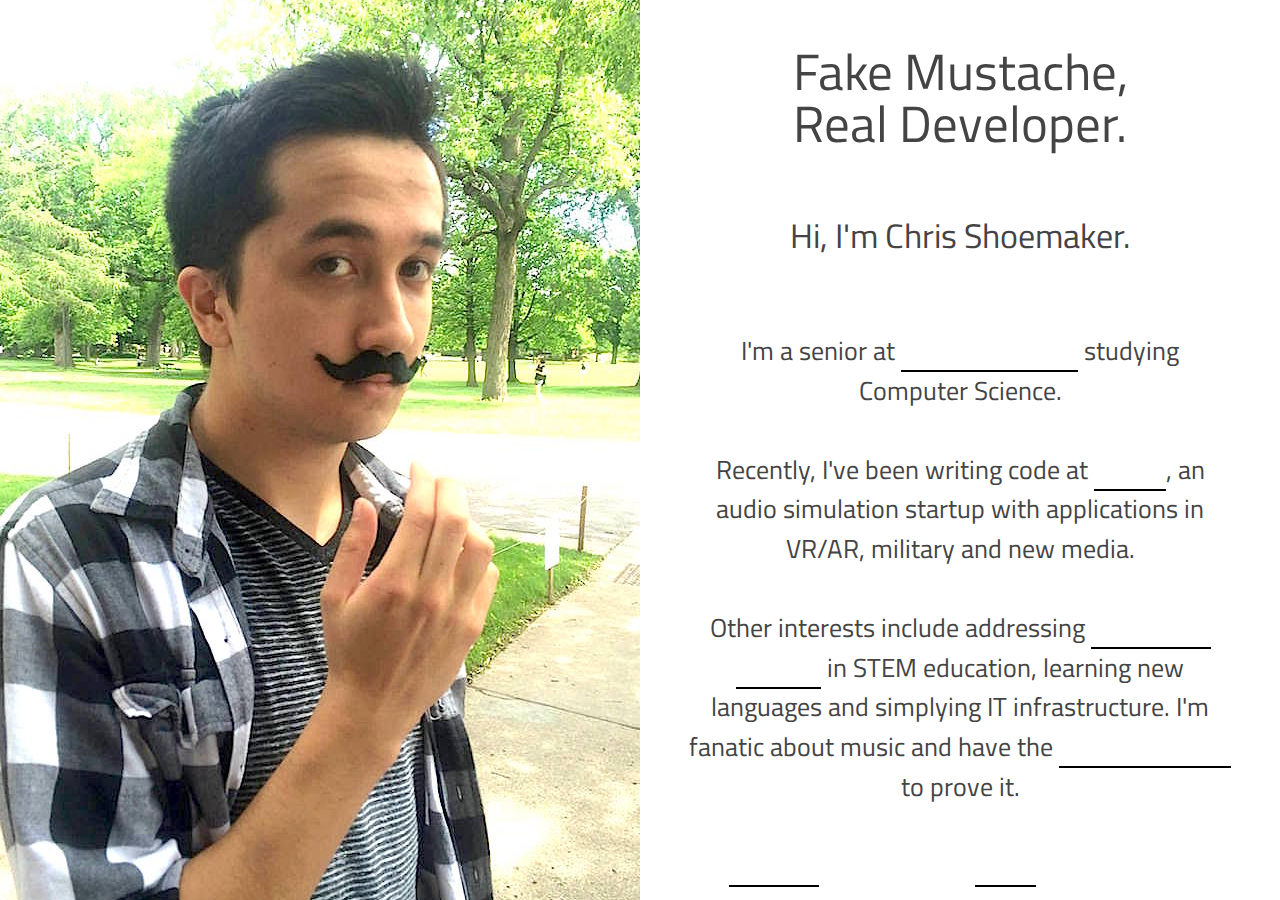
==== index.html @ 31cf82d3 "changed name to index" ====
<head>
	<link rel="stylesheet" type="text/css" href="chrisstyle.css">
	<link href="https://fonts.googleapis.com/css?family=Titillium+Web" rel="stylesheet">
</head>
<body>
	<div class="center-cropped" style="background-image: url('chris.jpg');"></div>
	<div class="biobox">
		<div class="biotitle">
			Fake Mustache,<br>
			Real Developer.
			<div class="bioname">
				<br><br>Hi, I'm Chris Shoemaker.
				<div class="biotext">
					<br><br>I'm a senior at <a href="https://www.carleton.edu/">Carleton College</a> studying Computer Science.
					<br><br>Recently, I've been writing code at <a href="http://www.ausim3d.com/">AuSIM</a>, an audio simulation startup with applications in VR/AR, military and new media.
					<br><br>Other interests include addressing <a href="http://www.huffingtonpost.com/2014/03/21/schools-discrimination_n_5002954.html">systematic barriers</a> in STEM education, learning new languages and simplying IT infrastructure. I'm fanatic about music and have the <a href="https://open.spotify.com/user/someguy_886">Spotify platlists</a> to prove it.
					<br><br>
					<div class="links">
						<a href="resume-chris-shoemaker.pdf">Resume</a>&emsp;&emsp;&emsp;&emsp;&emsp;&emsp;<a href="mailto:shoemakerc@carleton.edu">Email</a>&emsp;&emsp;&emsp;&emsp;&emsp;&emsp;<a href="https://www.linkedin.com/in/chshoemaker?">LinkedIn</a>
					</div>
				</div>
			</div>
		</div>
	</div>
</body>
---- chrisstyle.css ----
html,body
{
    width: 100%;
    height: 100%;
    margin: 0px;
    padding: 0px;
    overflow-x: hidden; 
}

.center-cropped {
  width: 50%;
  height: 100%;
  background-position: center center;
  background-repeat: no-repeat;
  position: absolute;
}

.biobox {
	position: absolute;
	left: 50%;
	height: 100%;
	width: 50%;
    text-align: center;
}

.biotitle {
	color: #444444;
	line-height: 5.8vmin;
	padding: 7%;
	position: relative;
    font-family: 'Titillium Web', sans-serif;
    font-size: 5.7vmin;
}

.bioname {
    font-size: 3.8vmin;
    line-height: 3.8vmin;
}

.biotext {
	line-height: 4.4vmin;
	font-size: 2.9vmin;
}

/*a:hover, a:visited, a:active, a:link {
	border-bottom: 2px solid black;
	color: #666666;
	text-decoration: none;
	color: white;
}*/

a:link {
	color: white;
	border-bottom: 2px solid black;
}

a:visited {
	color: #444444;
	text-decoration: none;
	border-bottom: white;
}

a:hover {
	border-bottom: white;
	color: black;
}
/*
a:hover {
	color: #666666;
	text-decoration: none;
	border-bottom: white;
}*/
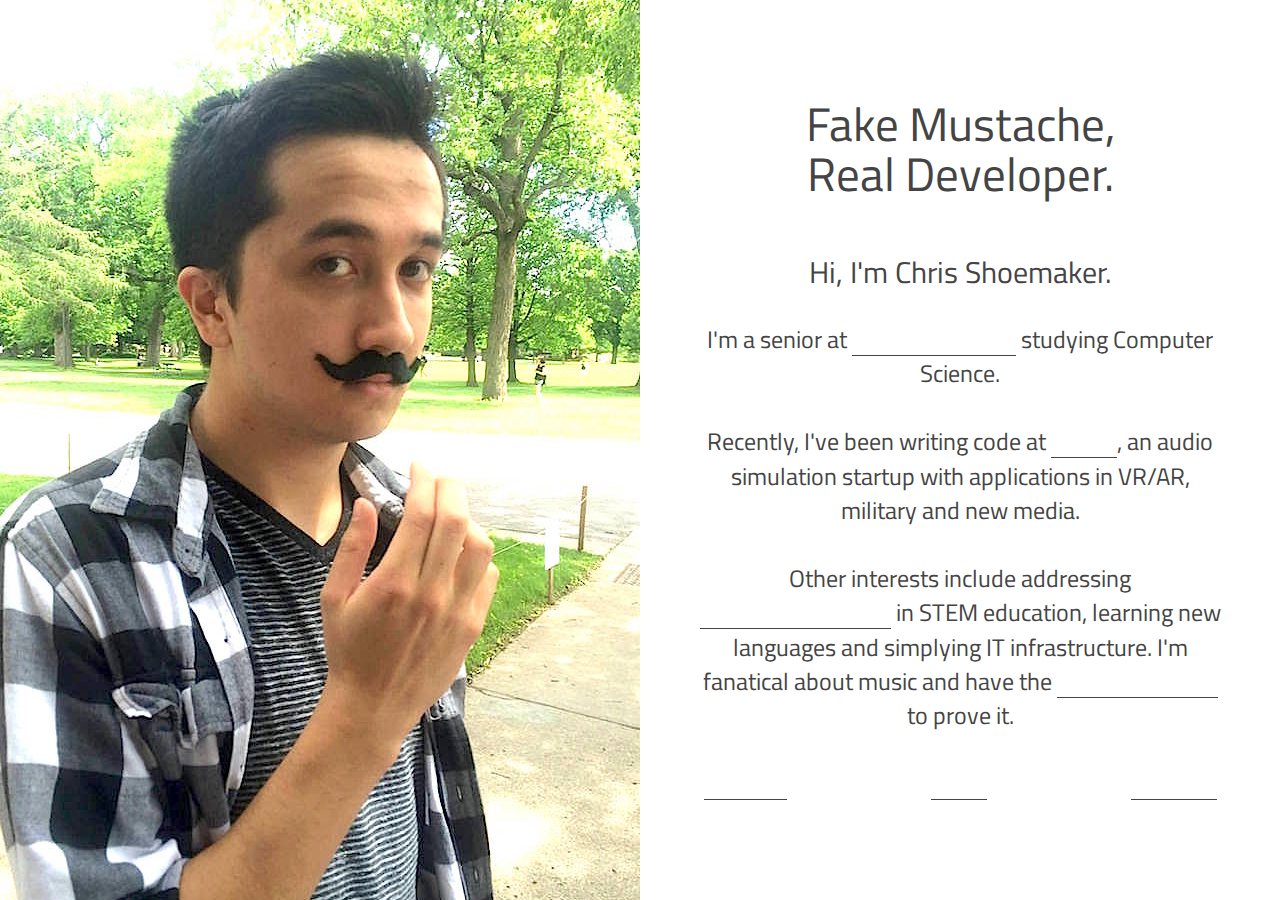
==== commit 3c4c80b0: "tryna push" ====
--- a/index.html
+++ b/index.html
@@ -11,9 +11,9 @@
 			<div class="bioname">
 				<br><br>Hi, I'm Chris Shoemaker.
 				<div class="biotext">
-					<br><br>I'm a senior at <a href="https://www.carleton.edu/">Carleton College</a> studying Computer Science.
+					<br>I'm a senior at <a href="https://www.carleton.edu/">Carleton College</a> studying Computer Science.
 					<br><br>Recently, I've been writing code at <a href="http://www.ausim3d.com/">AuSIM</a>, an audio simulation startup with applications in VR/AR, military and new media.
-					<br><br>Other interests include addressing <a href="http://www.huffingtonpost.com/2014/03/21/schools-discrimination_n_5002954.html">systematic barriers</a> in STEM education, learning new languages and simplying IT infrastructure. I'm fanatic about music and have the <a href="https://open.spotify.com/user/someguy_886">Spotify platlists</a> to prove it.
+					<br><br>Other interests include addressing <a href="http://www.huffingtonpost.com/2014/03/21/schools-discrimination_n_5002954.html">systematic barriers</a> in STEM education, learning new languages and simplying IT infrastructure. I'm fanatical about music and have the <a href="https://open.spotify.com/user/someguy_886">Spotify playlists</a> to prove it.
 					<br><br>
 					<div class="links">
 						<a href="resume-chris-shoemaker.pdf">Resume</a>&emsp;&emsp;&emsp;&emsp;&emsp;&emsp;<a href="mailto:shoemakerc@carleton.edu">Email</a>&emsp;&emsp;&emsp;&emsp;&emsp;&emsp;<a href="https://www.linkedin.com/in/chshoemaker?">LinkedIn</a>
@@ -22,4 +22,5 @@
 			</div>
 		</div>
 	</div>
+	<div class="cmn-t-underline">TESTING THIS</div>
 </body>--- a/chrisstyle.css
+++ b/chrisstyle.css
@@ -21,37 +21,45 @@
 	height: 100%;
 	width: 50%;
     text-align: center;
+  	display: flex;
+	justify-content: center;
+	align-items: center; 
+	overflow: hidden;
 }
 
 .biotitle {
 	color: #444444;
-	line-height: 5.8vmin;
-	padding: 7%;
+	line-height: 5.5vmin;
+	padding: 8%;
 	position: relative;
     font-family: 'Titillium Web', sans-serif;
-    font-size: 5.7vmin;
+    font-size: 5.2vmin;
 }
 
 .bioname {
-    font-size: 3.8vmin;
-    line-height: 3.8vmin;
+    font-size: 3.3vmin;
+    line-height: 3.3vmin;
 }
 
 .biotext {
-	line-height: 4.4vmin;
-	font-size: 2.9vmin;
+	line-height: 3.8vmin;
+	font-size: 2.7vmin;
 }
 
-/*a:hover, a:visited, a:active, a:link {
-	border-bottom: 2px solid black;
-	color: #666666;
-	text-decoration: none;
-	color: white;
-}*/
+a {
+	-moz-transition: all .2s ease-in;
+    -o-transition: all .2s ease-in;
+    -webkit-transition: all .2s ease-in;
+    transition: all .2s ease-in;
+    display: inline-block;
+    color: #444444;
+    line-height: 33px;
+}
 
 a:link {
 	color: white;
-	border-bottom: 2px solid black;
+	border-bottom: 1.8px solid #444444;
+	text-decoration: none;
 }
 
 a:visited {
@@ -63,10 +71,4 @@
 a:hover {
 	border-bottom: white;
 	color: black;
-}
-/*
-a:hover {
-	color: #666666;
-	text-decoration: none;
-	border-bottom: white;
-}*/+}